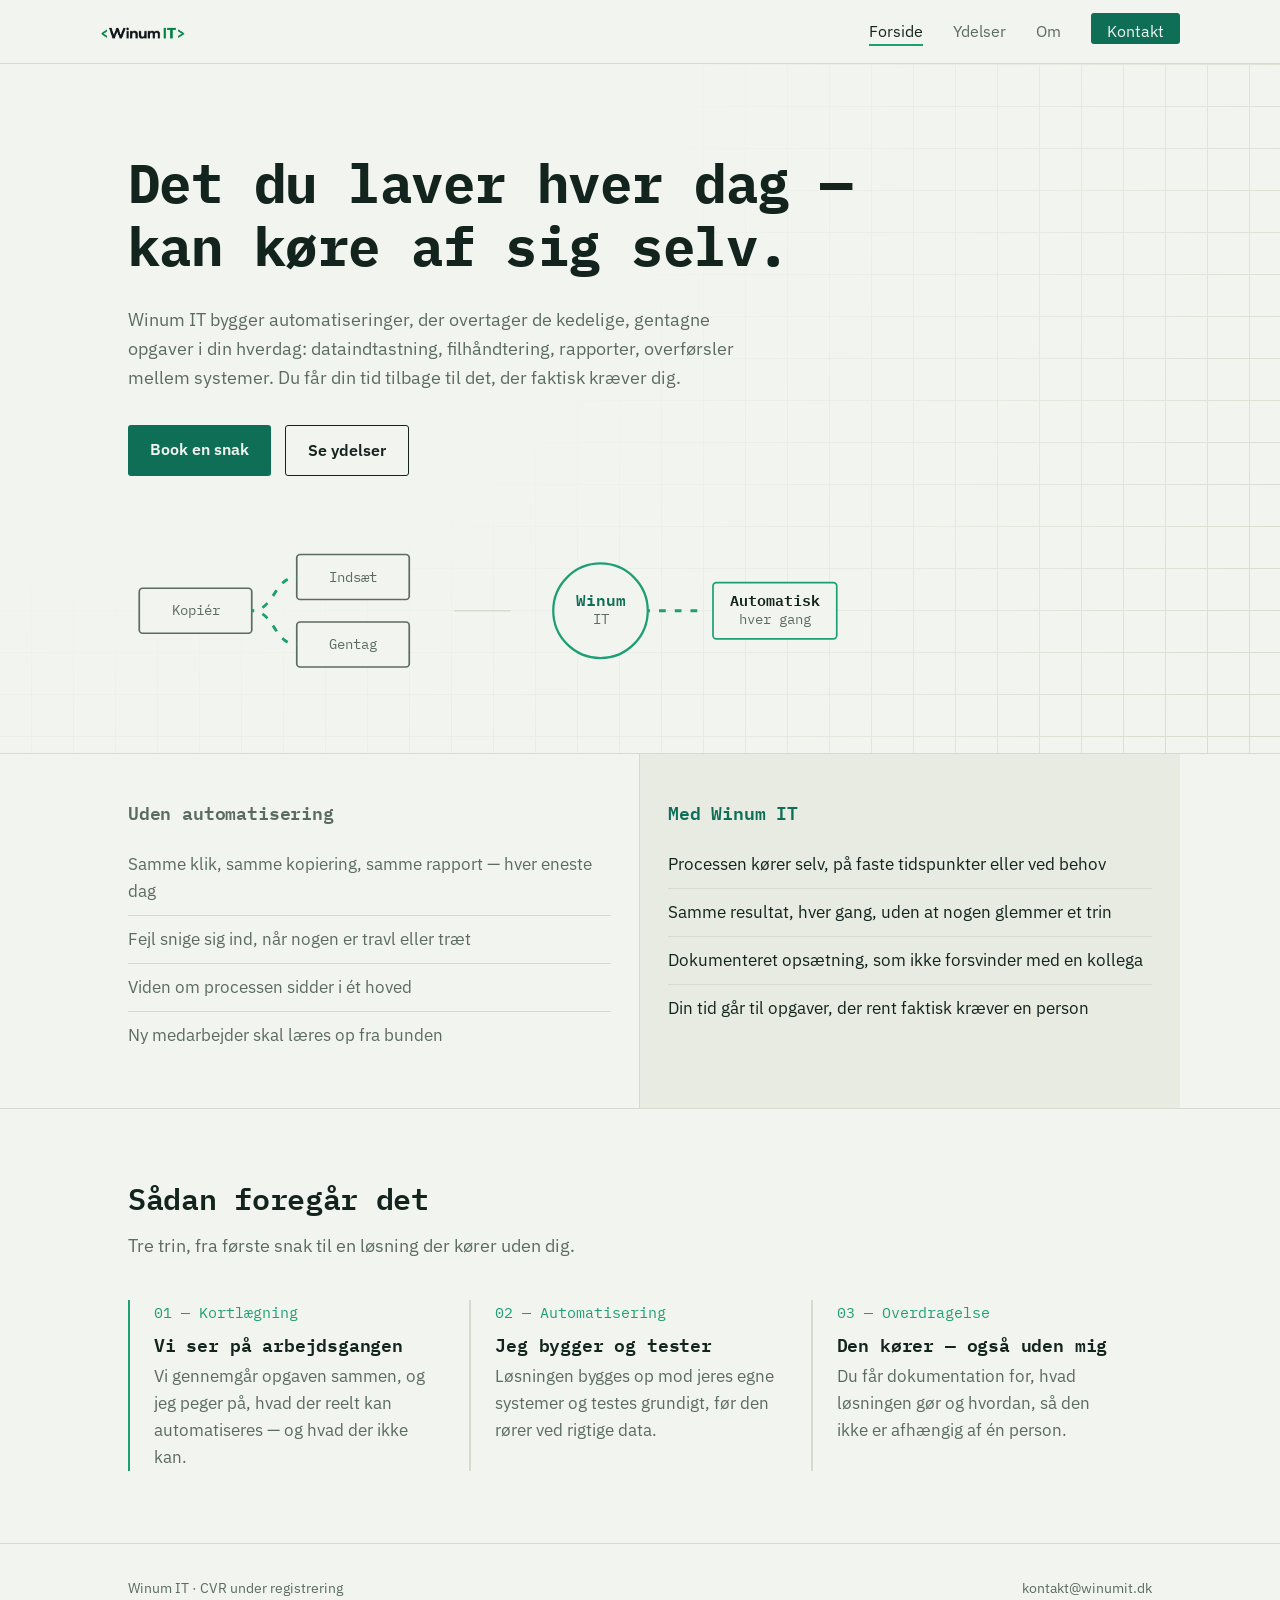
==== index.html @ 8ae1f52b "Add files via upload" ====
<!DOCTYPE html>
<html lang="da">
<head>
<meta charset="UTF-8">
<meta name="viewport" content="width=device-width, initial-scale=1.0">
<title>Winum IT — Automatisering af manuelt arbejde</title>
<meta name="description" content="Winum IT bygger automatiseringer, der overtager gentagne, manuelle opgaver — så din tid går til det, der faktisk kræver dig.">
<link rel="preconnect" href="https://fonts.googleapis.com">
<link rel="preconnect" href="https://fonts.gstatic.com" crossorigin>
<link href="https://fonts.googleapis.com/css2?family=IBM+Plex+Mono:wght@500;600;700&family=IBM+Plex+Sans:wght@400;500;600&display=swap" rel="stylesheet">
<link rel="stylesheet" href="styles.css">
<link rel="icon" type="image/png" href="assets/favicon.png">
</head>
<body>

<header class="site">
  <nav class="site-nav container">
    <a href="index.html" class="logo"><img src="assets/logo.png" alt="Winum IT"></a>
    <button class="nav-toggle" aria-expanded="false" aria-controls="nav-links">Menu</button>
    <ul class="nav-links" id="nav-links">
      <li><a href="index.html" aria-current="page">Forside</a></li>
      <li><a href="ydelser.html">Ydelser</a></li>
      <li><a href="om.html">Om</a></li>
      <li><a href="kontakt.html" class="nav-cta">Kontakt</a></li>
    </ul>
  </nav>
</header>

<main>
  <section class="hero">
    <div class="container">
      <h1>Det du laver hver dag —<br>kan køre af sig selv.</h1>
      <p class="lede">Winum IT bygger automatiseringer, der overtager de kedelige, gentagne opgaver i din hverdag: dataindtastning, filhåndtering, rapporter, overførsler mellem systemer. Du får din tid tilbage til det, der faktisk kræver dig.</p>
      <div class="hero-actions">
        <a href="kontakt.html" class="btn btn-primary">Book en snak</a>
        <a href="ydelser.html" class="btn btn-ghost">Se ydelser</a>
      </div>

      <div class="flow" aria-hidden="true">
        <svg viewBox="0 0 640 140" xmlns="http://www.w3.org/2000/svg">
          <rect x="10" y="50" width="100" height="40" rx="3" fill="#F2F4EF" stroke="#5B6B62" stroke-width="1.5"/>
          <text x="60" y="74" text-anchor="middle" font-family="IBM Plex Mono, monospace" font-size="12" fill="#5B6B62">Kopiér</text>

          <rect x="150" y="20" width="100" height="40" rx="3" fill="#F2F4EF" stroke="#5B6B62" stroke-width="1.5"/>
          <text x="200" y="44" text-anchor="middle" font-family="IBM Plex Mono, monospace" font-size="12" fill="#5B6B62">Indsæt</text>

          <rect x="150" y="80" width="100" height="40" rx="3" fill="#F2F4EF" stroke="#5B6B62" stroke-width="1.5"/>
          <text x="200" y="104" text-anchor="middle" font-family="IBM Plex Mono, monospace" font-size="12" fill="#5B6B62">Gentag</text>

          <path class="flow-line animate" d="M110 70 C 130 70, 130 40, 150 40" stroke="#1D9E75" stroke-width="2.5" fill="none"/>
          <path class="flow-line animate" d="M110 70 C 130 70, 130 100, 150 100" stroke="#1D9E75" stroke-width="2.5" fill="none"/>

          <path d="M290 70 L340 70" stroke="#D5DBCE" stroke-width="1.5"/>

          <circle cx="420" cy="70" r="42" fill="#F2F4EF" stroke="#1D9E75" stroke-width="2"/>
          <text x="420" y="66" text-anchor="middle" font-family="IBM Plex Mono, monospace" font-weight="600" font-size="14" fill="#0F6E56">Winum</text>
          <text x="420" y="82" text-anchor="middle" font-family="IBM Plex Mono, monospace" font-size="12" fill="#5B6B62">IT</text>

          <path class="flow-line animate" d="M462 70 L510 70" stroke="#1D9E75" stroke-width="2.5" fill="none"/>

          <rect x="520" y="45" width="110" height="50" rx="3" fill="#F2F4EF" stroke="#1D9E75" stroke-width="1.5"/>
          <text x="575" y="66" text-anchor="middle" font-family="IBM Plex Mono, monospace" font-weight="600" font-size="13" fill="#12241D">Automatisk</text>
          <text x="575" y="82" text-anchor="middle" font-family="IBM Plex Mono, monospace" font-size="12" fill="#5B6B62">hver gang</text>
        </svg>
      </div>
    </div>
  </section>

  <section class="split">
    <div class="container">
      <div class="split-col">
        <h3>Uden automatisering</h3>
        <ul>
          <li>Samme klik, samme kopiering, samme rapport — hver eneste dag</li>
          <li>Fejl snige sig ind, når nogen er travl eller træt</li>
          <li>Viden om processen sidder i ét hoved</li>
          <li>Ny medarbejder skal læres op fra bunden</li>
        </ul>
      </div>
      <div class="split-col is-after">
        <h3>Med Winum IT</h3>
        <ul>
          <li>Processen kører selv, på faste tidspunkter eller ved behov</li>
          <li>Samme resultat, hver gang, uden at nogen glemmer et trin</li>
          <li>Dokumenteret opsætning, som ikke forsvinder med en kollega</li>
          <li>Din tid går til opgaver, der rent faktisk kræver en person</li>
        </ul>
      </div>
    </div>
  </section>

  <section class="pipeline">
    <div class="container">
      <h2>Sådan foregår det</h2>
      <p class="lede">Tre trin, fra første snak til en løsning der kører uden dig.</p>
      <div class="pipeline-steps">
        <div class="pipeline-step">
          <span class="step-index">01 — Kortlægning</span>
          <h3>Vi ser på arbejdsgangen</h3>
          <p>Vi gennemgår opgaven sammen, og jeg peger på, hvad der reelt kan automatiseres — og hvad der ikke kan.</p>
        </div>
        <div class="pipeline-step">
          <span class="step-index">02 — Automatisering</span>
          <h3>Jeg bygger og tester</h3>
          <p>Løsningen bygges op mod jeres egne systemer og testes grundigt, før den rører ved rigtige data.</p>
        </div>
        <div class="pipeline-step">
          <span class="step-index">03 — Overdragelse</span>
          <h3>Den kører — også uden mig</h3>
          <p>Du får dokumentation for, hvad løsningen gør og hvordan, så den ikke er afhængig af én person.</p>
        </div>
      </div>
    </div>
  </section>
</main>

<footer class="site">
  <div class="container">
    <p>Winum IT · CVR under registrering</p>
    <p><a href="kontakt.html">kontakt@winumit.dk</a></p>
  </div>
</footer>

<script src="script.js"></script>
</body>
</html>
---- styles.css ----
/* Winum IT — delt stylesheet */

:root {
  --paper: #F2F4EF;
  --paper-alt: #E7EBE2;
  --ink: #12241D;
  --muted: #5B6B62;
  --teal: #1D9E75;
  --deep: #0F6E56;
  --blue: #2E5E8C;
  --line: #D5DBCE;

  --mono: "IBM Plex Mono", ui-monospace, SFMono-Regular, Menlo, monospace;
  --sans: "IBM Plex Sans", -apple-system, "Segoe UI", sans-serif;

  --max: 1080px;
  --text-max: 640px;
}

* { box-sizing: border-box; }

html { scroll-behavior: smooth; }

body {
  margin: 0;
  background: var(--paper);
  color: var(--ink);
  font-family: var(--sans);
  font-size: 17px;
  line-height: 1.6;
  -webkit-font-smoothing: antialiased;
}

a { color: inherit; }

h1, h2, h3 {
  font-family: var(--mono);
  font-weight: 600;
  line-height: 1.15;
  margin: 0 0 0.5em;
  letter-spacing: -0.01em;
}

h1 { font-size: clamp(2.1rem, 4.5vw, 3.4rem); font-weight: 700; }
h2 { font-size: clamp(1.4rem, 2.6vw, 1.9rem); }
h3 { font-size: 1.1rem; }

p { margin: 0 0 1em; color: var(--ink); }
p.lede { color: var(--muted); font-size: 1.15rem; max-width: var(--text-max); }

.container {
  max-width: var(--max);
  margin: 0 auto;
  padding: 0 28px;
}

.text-col { max-width: var(--text-max); }

/* ---------- Header ---------- */

header.site {
  border-bottom: 1px solid var(--line);
  position: sticky;
  top: 0;
  background: rgba(242, 244, 239, 0.92);
  backdrop-filter: blur(6px);
  z-index: 20;
}

.site-nav {
  display: flex;
  align-items: center;
  justify-content: space-between;
  padding: 18px 0;
}

.logo {
  display: inline-flex;
  align-items: center;
  text-decoration: none;
}
.logo img {
  height: 26px;
  width: auto;
  display: block;
}

.nav-links {
  display: flex;
  align-items: center;
  gap: 30px;
  list-style: none;
  margin: 0;
  padding: 0;
}

.nav-links a {
  text-decoration: none;
  font-size: 0.98rem;
  color: var(--muted);
  border-bottom: 2px solid transparent;
  padding-bottom: 3px;
}

.nav-links a:hover,
.nav-links a[aria-current="page"] {
  color: var(--ink);
  border-bottom-color: var(--teal);
}

.nav-cta {
  background: var(--deep);
  color: var(--paper) !important;
  padding: 8px 16px;
  border-radius: 3px;
  border-bottom: none !important;
}
.nav-cta:hover { background: var(--teal); border-bottom: none !important; }

.nav-toggle {
  display: none;
  background: none;
  border: 1px solid var(--line);
  border-radius: 4px;
  padding: 8px 10px;
  font-family: var(--mono);
  font-size: 1rem;
  cursor: pointer;
  color: var(--ink);
}

@media (max-width: 720px) {
  .nav-toggle { display: block; }
  .nav-links {
    position: absolute;
    top: 100%;
    left: 0;
    right: 0;
    background: var(--paper);
    border-bottom: 1px solid var(--line);
    flex-direction: column;
    align-items: flex-start;
    gap: 0;
    display: none;
    padding: 6px 28px 18px;
  }
  .nav-links.open { display: flex; }
  .nav-links li { width: 100%; }
  .nav-links a { display: block; padding: 12px 0; border-bottom: 1px solid var(--line); }
  .nav-cta { margin-top: 6px; display: inline-block; }
}

/* ---------- Hero ---------- */

.hero {
  padding: 88px 0 64px;
  background-image:
    linear-gradient(var(--line) 1px, transparent 1px),
    linear-gradient(90deg, var(--line) 1px, transparent 1px);
  background-size: 42px 42px;
  background-position: center top;
  background-attachment: local;
  position: relative;
}

.hero::before {
  content: "";
  position: absolute;
  inset: 0;
  background: radial-gradient(circle at 12% 0%, var(--paper) 0%, var(--paper) 38%, rgba(242,244,239,0.55) 70%, rgba(242,244,239,0) 100%);
  pointer-events: none;
}

.hero .container { position: relative; }

.hero h1 { max-width: 780px; }
.hero .lede { margin-top: 18px; margin-bottom: 32px; }

.hero-actions { display: flex; gap: 14px; flex-wrap: wrap; }

.btn {
  display: inline-block;
  font-family: var(--sans);
  font-weight: 600;
  font-size: 0.98rem;
  padding: 12px 22px;
  border-radius: 3px;
  text-decoration: none;
}
.btn-primary { background: var(--deep); color: var(--paper); }
.btn-primary:hover { background: var(--teal); }
.btn-ghost { border: 1px solid var(--ink); color: var(--ink); }
.btn-ghost:hover { border-color: var(--teal); color: var(--teal); }

/* Flow diagram */
.flow {
  margin-top: 56px;
  max-width: 720px;
}
.flow svg { width: 100%; height: auto; display: block; }
.flow .flow-line { stroke-dasharray: 6 8; }
.flow .flow-line.animate { stroke-dashoffset: 200; animation: dash 3.5s linear infinite; }

@keyframes dash { to { stroke-dashoffset: 0; } }
@media (prefers-reduced-motion: reduce) {
  .flow .flow-line.animate { animation: none; stroke-dasharray: none; }
}

/* ---------- Split panel (uden / med automatisering) ---------- */

.split {
  border-top: 1px solid var(--line);
  border-bottom: 1px solid var(--line);
}
.split .container {
  display: grid;
  grid-template-columns: 1fr 1fr;
  gap: 0;
  padding: 0;
}
.split-col { padding: 48px 28px; }
.split-col:first-child { border-right: 1px solid var(--line); }
.split-col h3 {
  font-family: var(--mono);
  text-transform: none;
  color: var(--muted);
  margin-bottom: 18px;
}
.split-col.is-after h3 { color: var(--deep); }
.split-col ul { margin: 0; padding: 0; list-style: none; }
.split-col li {
  padding: 10px 0;
  border-top: 1px solid var(--line);
  color: var(--muted);
}
.split-col li:first-child { border-top: none; }
.split-col.is-after li { color: var(--ink); }
.split-col.is-after { background: var(--paper-alt); }

@media (max-width: 720px) {
  .split .container { grid-template-columns: 1fr; }
  .split-col:first-child { border-right: none; border-bottom: 1px solid var(--line); }
}

/* ---------- Pipeline (proces-trin) ---------- */

.pipeline {
  padding: 72px 0;
}
.pipeline-steps {
  margin-top: 40px;
  display: grid;
  grid-template-columns: repeat(3, 1fr);
  gap: 0;
}
.pipeline-step {
  position: relative;
  padding: 0 28px 0 0;
  border-left: 2px solid var(--line);
  padding-left: 24px;
}
.pipeline-step:first-child { border-left: 2px solid var(--teal); }
.pipeline-step .step-index {
  font-family: var(--mono);
  color: var(--teal);
  font-size: 0.95rem;
  display: block;
  margin-bottom: 10px;
}
.pipeline-step h3 { margin-bottom: 8px; }
.pipeline-step p { color: var(--muted); margin-bottom: 0; }

@media (max-width: 860px) {
  .pipeline-steps { grid-template-columns: 1fr; gap: 28px; }
}

/* ---------- Service blocks (ydelser) ---------- */

.service {
  padding: 56px 0;
  border-top: 1px solid var(--line);
  display: grid;
  grid-template-columns: 200px 1fr;
  gap: 40px;
}
.service:first-of-type { border-top: none; }
.service .service-tag {
  font-family: var(--mono);
  color: var(--muted);
  font-size: 0.92rem;
}
.service.align-right { grid-template-columns: 1fr 200px; }
.service.align-right .service-tag { order: 2; text-align: right; }
.service.align-right .service-body { order: 1; }

@media (max-width: 720px) {
  .service, .service.align-right { grid-template-columns: 1fr; gap: 12px; }
  .service.align-right .service-tag { text-align: left; order: 1; }
  .service.align-right .service-body { order: 2; }
}

/* ---------- Om / timeline ---------- */

.about-grid {
  display: grid;
  grid-template-columns: 1.2fr 1fr;
  gap: 56px;
  align-items: start;
  padding: 64px 0;
}
.about-mark {
  aspect-ratio: 4/5;
  background: var(--paper-alt);
  border: 1px solid var(--line);
  border-radius: 4px;
  display: flex;
  align-items: center;
  justify-content: center;
  overflow: hidden;
  padding: 40px;
}
.about-mark img { width: 100%; height: auto; }

.timeline {
  margin-top: 40px;
  border-top: 1px solid var(--line);
}
.timeline-item {
  display: grid;
  grid-template-columns: 100px 1fr;
  gap: 24px;
  padding: 22px 0;
  border-bottom: 1px solid var(--line);
}
.timeline-item time {
  font-family: var(--mono);
  color: var(--teal);
  font-size: 0.95rem;
}
.timeline-item p { margin: 0; color: var(--muted); }

@media (max-width: 820px) {
  .about-grid { grid-template-columns: 1fr; }
  .about-mark { max-width: 260px; }
  .timeline-item { grid-template-columns: 80px 1fr; }
}

/* ---------- Kontakt ---------- */

.contact-grid {
  display: grid;
  grid-template-columns: 1fr 1fr;
  gap: 56px;
  padding: 64px 0 88px;
}
.contact-card {
  border: 1px solid var(--line);
  padding: 32px;
  border-radius: 4px;
  background: var(--paper-alt);
}
.contact-card .label {
  font-family: var(--mono);
  color: var(--muted);
  font-size: 0.85rem;
  display: block;
  margin-bottom: 4px;
}
.contact-card .value {
  font-size: 1.15rem;
  margin-bottom: 24px;
  display: block;
}
.contact-card .value:last-child { margin-bottom: 0; }
.contact-card a.value { text-decoration: none; color: var(--deep); border-bottom: 1px solid var(--teal); }

.help-list { list-style: none; margin: 0; padding: 0; }
.help-list li {
  padding: 14px 0;
  border-top: 1px solid var(--line);
  color: var(--muted);
}
.help-list li:first-child { border-top: none; }
.help-list li::before { content: "— "; color: var(--teal); }

@media (max-width: 820px) {
  .contact-grid { grid-template-columns: 1fr; }
}

/* ---------- Footer ---------- */

footer.site {
  border-top: 1px solid var(--line);
  padding: 32px 0;
}
footer.site .container {
  display: flex;
  justify-content: space-between;
  align-items: center;
  flex-wrap: wrap;
  gap: 12px;
}
footer.site p {
  margin: 0;
  font-size: 0.9rem;
  color: var(--muted);
}
footer.site a { color: var(--muted); text-decoration: none; }
footer.site a:hover { color: var(--teal); }

/* ---------- Page intro (shared across sub-pages) ---------- */

.page-intro {
  padding: 64px 0 24px;
  border-bottom: 1px solid var(--line);
}

:focus-visible {
  outline: 2px solid var(--teal);
  outline-offset: 2px;
}
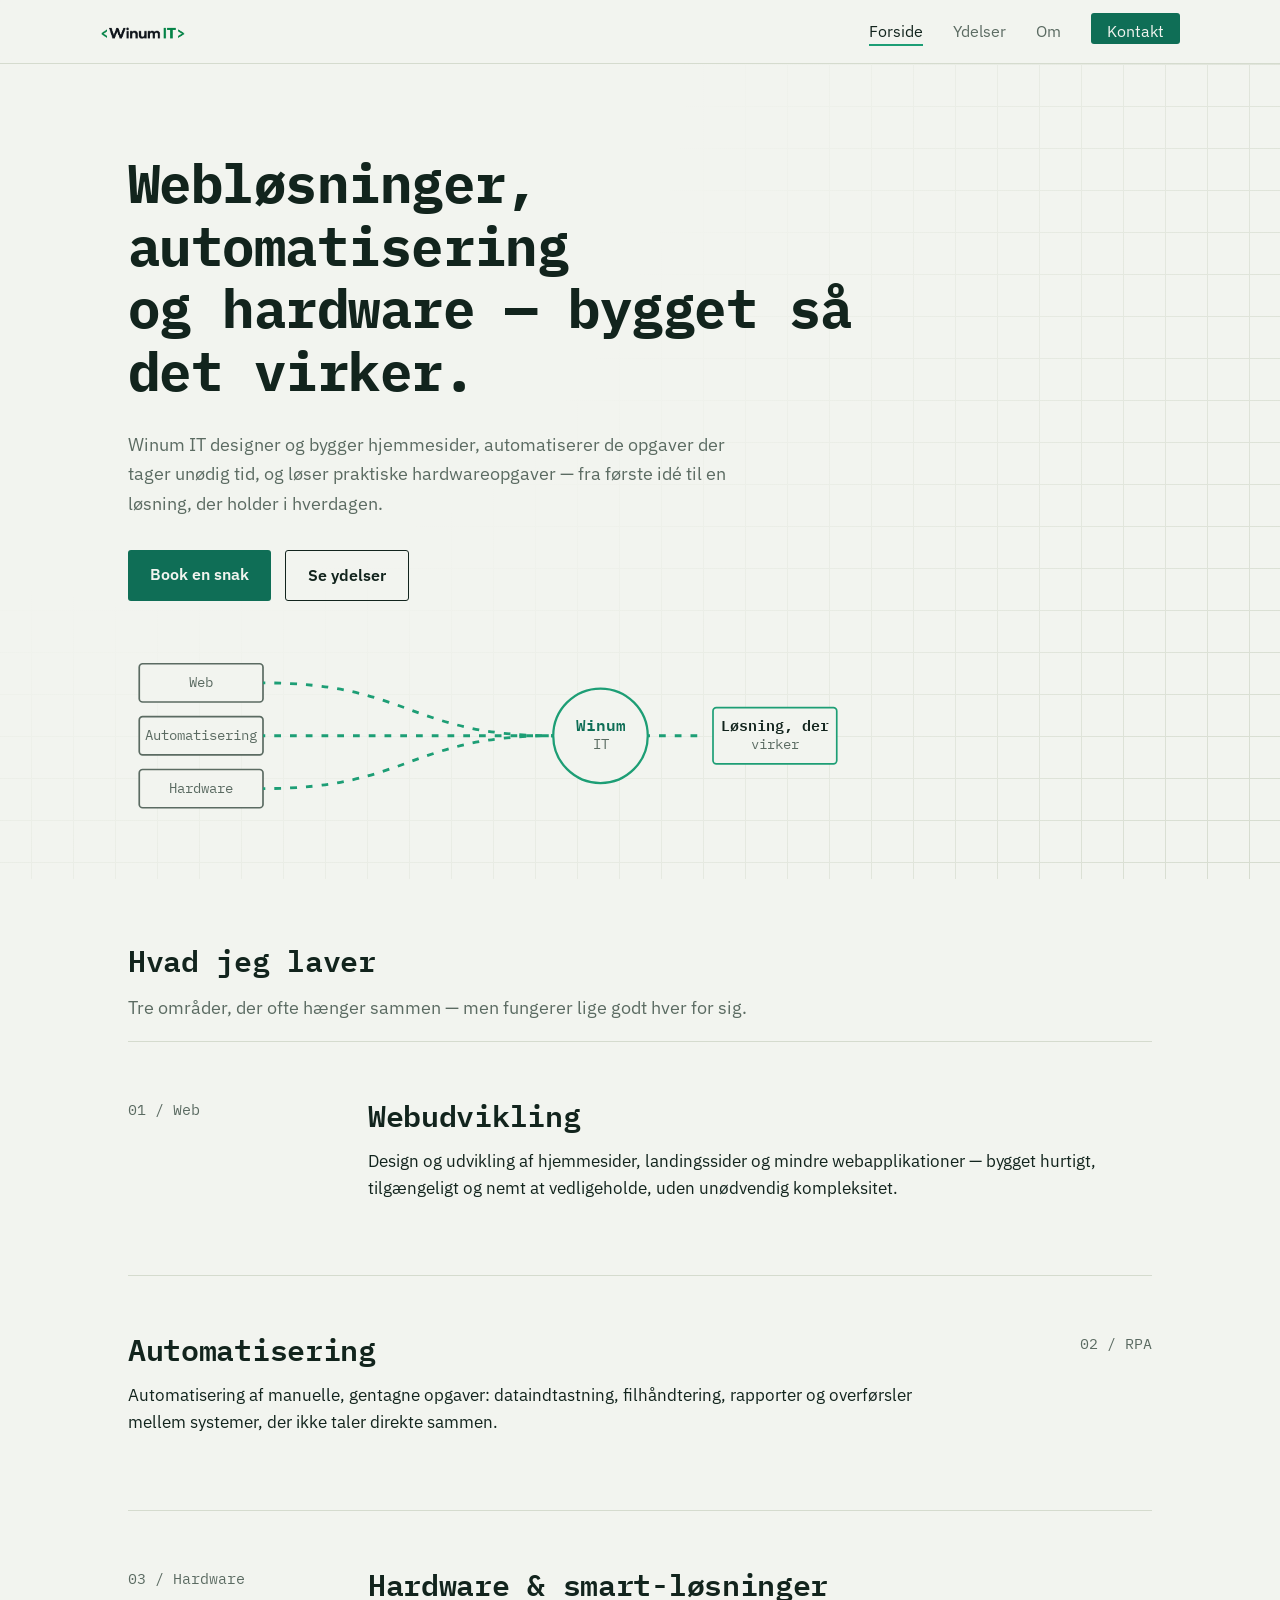
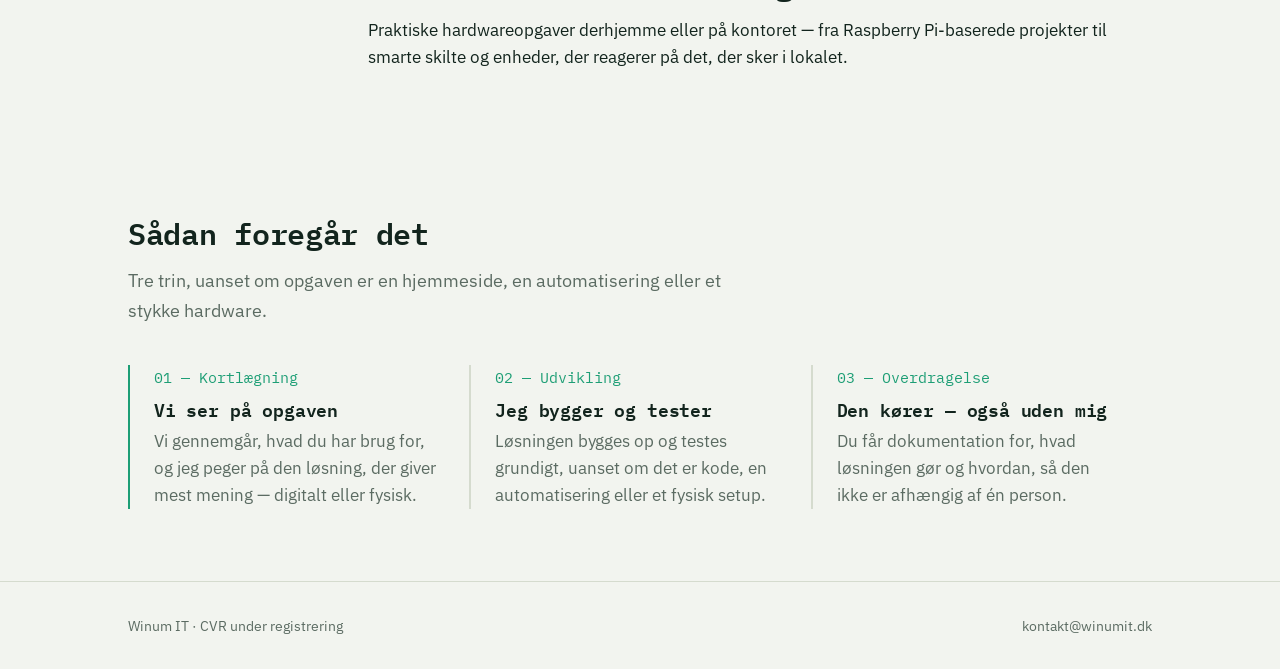
==== commit aa130a04: "Add files via upload" ====
--- a/index.html
+++ b/index.html
@@ -3,8 +3,8 @@
 <head>
 <meta charset="UTF-8">
 <meta name="viewport" content="width=device-width, initial-scale=1.0">
-<title>Winum IT — Automatisering af manuelt arbejde</title>
-<meta name="description" content="Winum IT bygger automatiseringer, der overtager gentagne, manuelle opgaver — så din tid går til det, der faktisk kræver dig.">
+<title>Winum IT — Webudvikling, automatisering og hardware</title>
+<meta name="description" content="Winum IT bygger hjemmesider, automatiserer manuelle opgaver og løser praktiske hardwareopgaver — fra idé til en løsning, der holder.">
 <link rel="preconnect" href="https://fonts.googleapis.com">
 <link rel="preconnect" href="https://fonts.gstatic.com" crossorigin>
 <link href="https://fonts.googleapis.com/css2?family=IBM+Plex+Mono:wght@500;600;700&family=IBM+Plex+Sans:wght@400;500;600&display=swap" rel="stylesheet">
@@ -29,8 +29,8 @@
 <main>
   <section class="hero">
     <div class="container">
-      <h1>Det du laver hver dag —<br>kan køre af sig selv.</h1>
-      <p class="lede">Winum IT bygger automatiseringer, der overtager de kedelige, gentagne opgaver i din hverdag: dataindtastning, filhåndtering, rapporter, overførsler mellem systemer. Du får din tid tilbage til det, der faktisk kræver dig.</p>
+      <h1>Webløsninger, automatisering<br>og hardware — bygget så det virker.</h1>
+      <p class="lede">Winum IT designer og bygger hjemmesider, automatiserer de opgaver der tager unødig tid, og løser praktiske hardwareopgaver — fra første idé til en løsning, der holder i hverdagen.</p>
       <div class="hero-actions">
         <a href="kontakt.html" class="btn btn-primary">Book en snak</a>
         <a href="ydelser.html" class="btn btn-ghost">Se ydelser</a>
@@ -38,19 +38,18 @@
 
       <div class="flow" aria-hidden="true">
         <svg viewBox="0 0 640 140" xmlns="http://www.w3.org/2000/svg">
-          <rect x="10" y="50" width="100" height="40" rx="3" fill="#F2F4EF" stroke="#5B6B62" stroke-width="1.5"/>
-          <text x="60" y="74" text-anchor="middle" font-family="IBM Plex Mono, monospace" font-size="12" fill="#5B6B62">Kopiér</text>
+          <rect x="10" y="6" width="110" height="34" rx="3" fill="#F2F4EF" stroke="#5B6B62" stroke-width="1.5"/>
+          <text x="65" y="27" text-anchor="middle" font-family="IBM Plex Mono, monospace" font-size="12" fill="#5B6B62">Web</text>
 
-          <rect x="150" y="20" width="100" height="40" rx="3" fill="#F2F4EF" stroke="#5B6B62" stroke-width="1.5"/>
-          <text x="200" y="44" text-anchor="middle" font-family="IBM Plex Mono, monospace" font-size="12" fill="#5B6B62">Indsæt</text>
+          <rect x="10" y="53" width="110" height="34" rx="3" fill="#F2F4EF" stroke="#5B6B62" stroke-width="1.5"/>
+          <text x="65" y="74" text-anchor="middle" font-family="IBM Plex Mono, monospace" font-size="12" fill="#5B6B62">Automatisering</text>
 
-          <rect x="150" y="80" width="100" height="40" rx="3" fill="#F2F4EF" stroke="#5B6B62" stroke-width="1.5"/>
-          <text x="200" y="104" text-anchor="middle" font-family="IBM Plex Mono, monospace" font-size="12" fill="#5B6B62">Gentag</text>
+          <rect x="10" y="100" width="110" height="34" rx="3" fill="#F2F4EF" stroke="#5B6B62" stroke-width="1.5"/>
+          <text x="65" y="121" text-anchor="middle" font-family="IBM Plex Mono, monospace" font-size="12" fill="#5B6B62">Hardware</text>
 
-          <path class="flow-line animate" d="M110 70 C 130 70, 130 40, 150 40" stroke="#1D9E75" stroke-width="2.5" fill="none"/>
-          <path class="flow-line animate" d="M110 70 C 130 70, 130 100, 150 100" stroke="#1D9E75" stroke-width="2.5" fill="none"/>
-
-          <path d="M290 70 L340 70" stroke="#D5DBCE" stroke-width="1.5"/>
+          <path class="flow-line animate" d="M120 23 C 250 23, 250 70, 378 70" stroke="#1D9E75" stroke-width="2.5" fill="none"/>
+          <path class="flow-line animate" d="M120 70 L378 70" stroke="#1D9E75" stroke-width="2.5" fill="none"/>
+          <path class="flow-line animate" d="M120 117 C 250 117, 250 70, 378 70" stroke="#1D9E75" stroke-width="2.5" fill="none"/>
 
           <circle cx="420" cy="70" r="42" fill="#F2F4EF" stroke="#1D9E75" stroke-width="2"/>
           <text x="420" y="66" text-anchor="middle" font-family="IBM Plex Mono, monospace" font-weight="600" font-size="14" fill="#0F6E56">Winum</text>
@@ -59,50 +58,59 @@
           <path class="flow-line animate" d="M462 70 L510 70" stroke="#1D9E75" stroke-width="2.5" fill="none"/>
 
           <rect x="520" y="45" width="110" height="50" rx="3" fill="#F2F4EF" stroke="#1D9E75" stroke-width="1.5"/>
-          <text x="575" y="66" text-anchor="middle" font-family="IBM Plex Mono, monospace" font-weight="600" font-size="13" fill="#12241D">Automatisk</text>
-          <text x="575" y="82" text-anchor="middle" font-family="IBM Plex Mono, monospace" font-size="12" fill="#5B6B62">hver gang</text>
+          <text x="575" y="66" text-anchor="middle" font-family="IBM Plex Mono, monospace" font-weight="600" font-size="13" fill="#12241D">Løsning, der</text>
+          <text x="575" y="82" text-anchor="middle" font-family="IBM Plex Mono, monospace" font-size="12" fill="#5B6B62">virker</text>
         </svg>
       </div>
     </div>
   </section>
 
-  <section class="split">
-    <div class="container">
-      <div class="split-col">
-        <h3>Uden automatisering</h3>
-        <ul>
-          <li>Samme klik, samme kopiering, samme rapport — hver eneste dag</li>
-          <li>Fejl snige sig ind, når nogen er travl eller træt</li>
-          <li>Viden om processen sidder i ét hoved</li>
-          <li>Ny medarbejder skal læres op fra bunden</li>
-        </ul>
-      </div>
-      <div class="split-col is-after">
-        <h3>Med Winum IT</h3>
-        <ul>
-          <li>Processen kører selv, på faste tidspunkter eller ved behov</li>
-          <li>Samme resultat, hver gang, uden at nogen glemmer et trin</li>
-          <li>Dokumenteret opsætning, som ikke forsvinder med en kollega</li>
-          <li>Din tid går til opgaver, der rent faktisk kræver en person</li>
-        </ul>
+  <div class="container">
+    <div class="page-intro" style="border-bottom: none; padding-bottom: 0;">
+      <h2>Hvad jeg laver</h2>
+      <p class="lede">Tre områder, der ofte hænger sammen — men fungerer lige godt hver for sig.</p>
+    </div>
+
+    <div class="service">
+      <span class="service-tag">01 / Web</span>
+      <div class="service-body">
+        <h2>Webudvikling</h2>
+        <p>Design og udvikling af hjemmesider, landingssider og mindre webapplikationer — bygget hurtigt, tilgængeligt og nemt at vedligeholde, uden unødvendig kompleksitet.</p>
       </div>
     </div>
-  </section>
+
+    <div class="service align-right">
+      <span class="service-tag">02 / RPA</span>
+      <div class="service-body">
+        <h2>Automatisering</h2>
+        <p>Automatisering af manuelle, gentagne opgaver: dataindtastning, filhåndtering, rapporter og overførsler mellem systemer, der ikke taler direkte sammen.</p>
+      </div>
+    </div>
+
+    <div class="service">
+      <span class="service-tag">03 / Hardware</span>
+      <div class="service-body">
+        <h2>Hardware & smart-løsninger</h2>
+        <p>Praktiske hardwareopgaver derhjemme eller på kontoret — fra Raspberry Pi-baserede projekter til smarte skilte og enheder, der reagerer på det, der sker i lokalet.</p>
+      </div>
+    </div>
+
+  </div>
 
   <section class="pipeline">
     <div class="container">
       <h2>Sådan foregår det</h2>
-      <p class="lede">Tre trin, fra første snak til en løsning der kører uden dig.</p>
+      <p class="lede">Tre trin, uanset om opgaven er en hjemmeside, en automatisering eller et stykke hardware.</p>
       <div class="pipeline-steps">
         <div class="pipeline-step">
           <span class="step-index">01 — Kortlægning</span>
-          <h3>Vi ser på arbejdsgangen</h3>
-          <p>Vi gennemgår opgaven sammen, og jeg peger på, hvad der reelt kan automatiseres — og hvad der ikke kan.</p>
+          <h3>Vi ser på opgaven</h3>
+          <p>Vi gennemgår, hvad du har brug for, og jeg peger på den løsning, der giver mest mening — digitalt eller fysisk.</p>
         </div>
         <div class="pipeline-step">
-          <span class="step-index">02 — Automatisering</span>
+          <span class="step-index">02 — Udvikling</span>
           <h3>Jeg bygger og tester</h3>
-          <p>Løsningen bygges op mod jeres egne systemer og testes grundigt, før den rører ved rigtige data.</p>
+          <p>Løsningen bygges op og testes grundigt, uanset om det er kode, en automatisering eller et fysisk setup.</p>
         </div>
         <div class="pipeline-step">
           <span class="step-index">03 — Overdragelse</span>
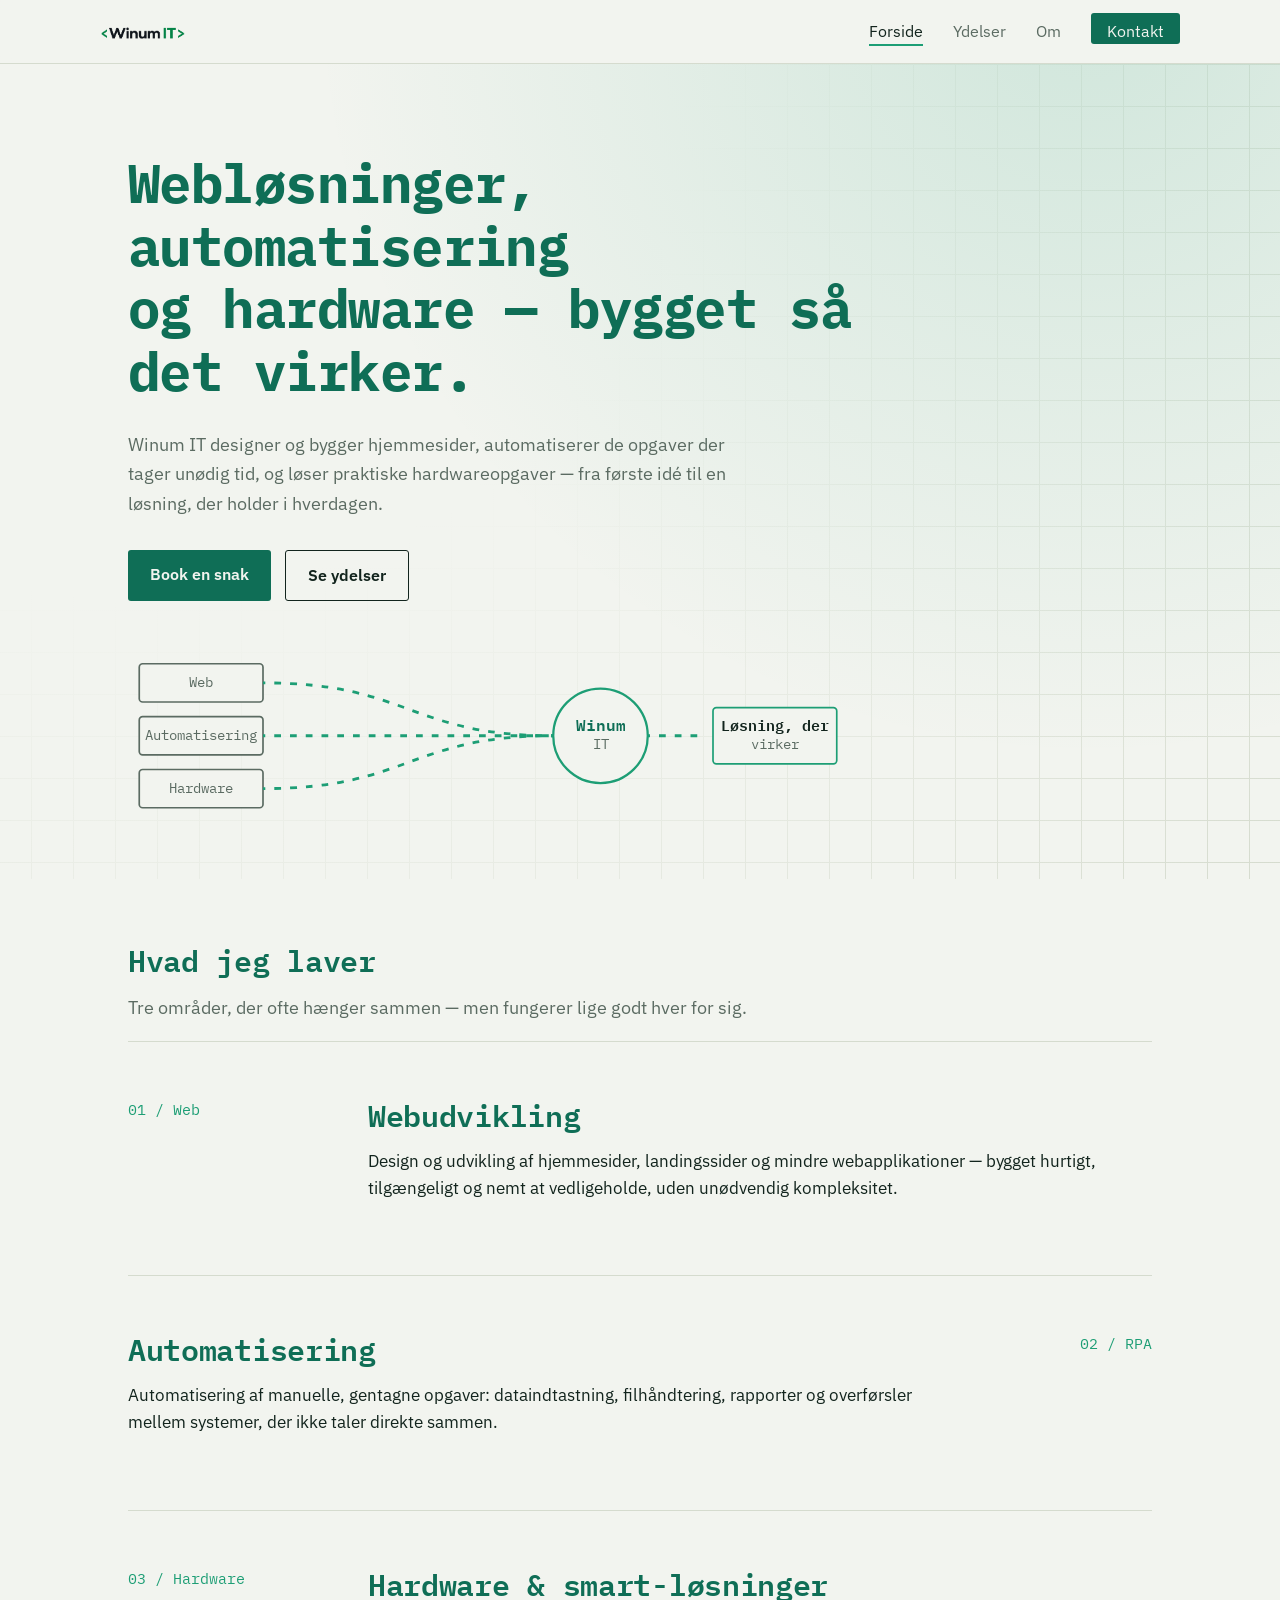
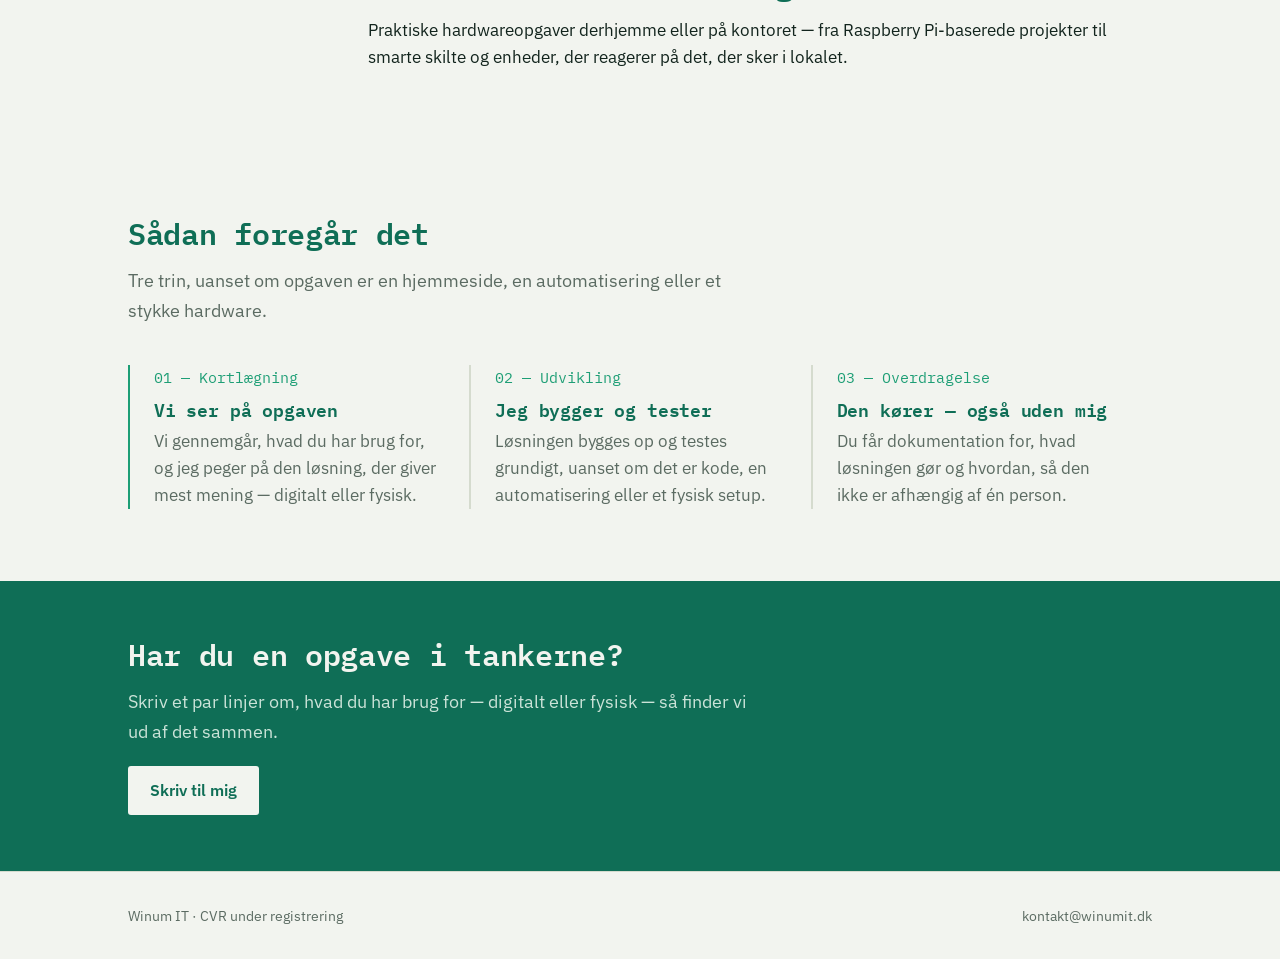
==== commit 0becf623: "Add files via upload" ====
--- a/index.html
+++ b/index.html
@@ -120,6 +120,16 @@
       </div>
     </div>
   </section>
+
+  <section class="cta-band">
+    <div class="container">
+      <h2>Har du en opgave i tankerne?</h2>
+      <p class="lede">Skriv et par linjer om, hvad du har brug for — digitalt eller fysisk — så finder vi ud af det sammen.</p>
+      <div class="hero-actions" style="margin-top: 20px;">
+        <a href="kontakt.html" class="btn btn-primary">Skriv til mig</a>
+      </div>
+    </div>
+  </section>
 </main>
 
 <footer class="site">
--- a/styles.css
+++ b/styles.css
@@ -39,6 +39,7 @@
   line-height: 1.15;
   margin: 0 0 0.5em;
   letter-spacing: -0.01em;
+  color: var(--deep);
 }
 
 h1 { font-size: clamp(2.1rem, 4.5vw, 3.4rem); font-weight: 700; }
@@ -167,7 +168,9 @@
   content: "";
   position: absolute;
   inset: 0;
-  background: radial-gradient(circle at 12% 0%, var(--paper) 0%, var(--paper) 38%, rgba(242,244,239,0.55) 70%, rgba(242,244,239,0) 100%);
+  background:
+    radial-gradient(circle at 85% -10%, rgba(29,158,117,0.16) 0%, rgba(29,158,117,0) 55%),
+    radial-gradient(circle at 12% 0%, var(--paper) 0%, var(--paper) 38%, rgba(242,244,239,0.55) 70%, rgba(242,244,239,0) 100%);
   pointer-events: none;
 }
 
@@ -286,7 +289,7 @@
 .service:first-of-type { border-top: none; }
 .service .service-tag {
   font-family: var(--mono);
-  color: var(--muted);
+  color: var(--teal);
   font-size: 0.92rem;
 }
 .service.align-right { grid-template-columns: 1fr 200px; }
@@ -317,9 +320,10 @@
   align-items: center;
   justify-content: center;
   overflow: hidden;
-  padding: 40px;
-}
-.about-mark img { width: 100%; height: auto; }
+}
+.about-mark img { width: 100%; height: 100%; object-fit: cover; }
+.about-mark.logo-mark { padding: 40px; }
+.about-mark.logo-mark img { width: 100%; height: auto; object-fit: contain; }
 
 .timeline {
   margin-top: 40px;
@@ -386,6 +390,19 @@
 @media (max-width: 820px) {
   .contact-grid { grid-template-columns: 1fr; }
 }
+
+/* ---------- CTA-bånd (farveblok) ---------- */
+
+.cta-band {
+  background: var(--deep);
+  padding: 56px 0;
+}
+.cta-band h2 { color: var(--paper); }
+.cta-band p.lede { color: #CBE3D8; }
+.cta-band .btn-primary { background: var(--paper); color: var(--deep); }
+.cta-band .btn-primary:hover { background: var(--teal); color: var(--paper); }
+.cta-band .btn-ghost { border-color: var(--paper); color: var(--paper); }
+.cta-band .btn-ghost:hover { border-color: var(--teal); color: var(--teal); }
 
 /* ---------- Footer ---------- */
 
